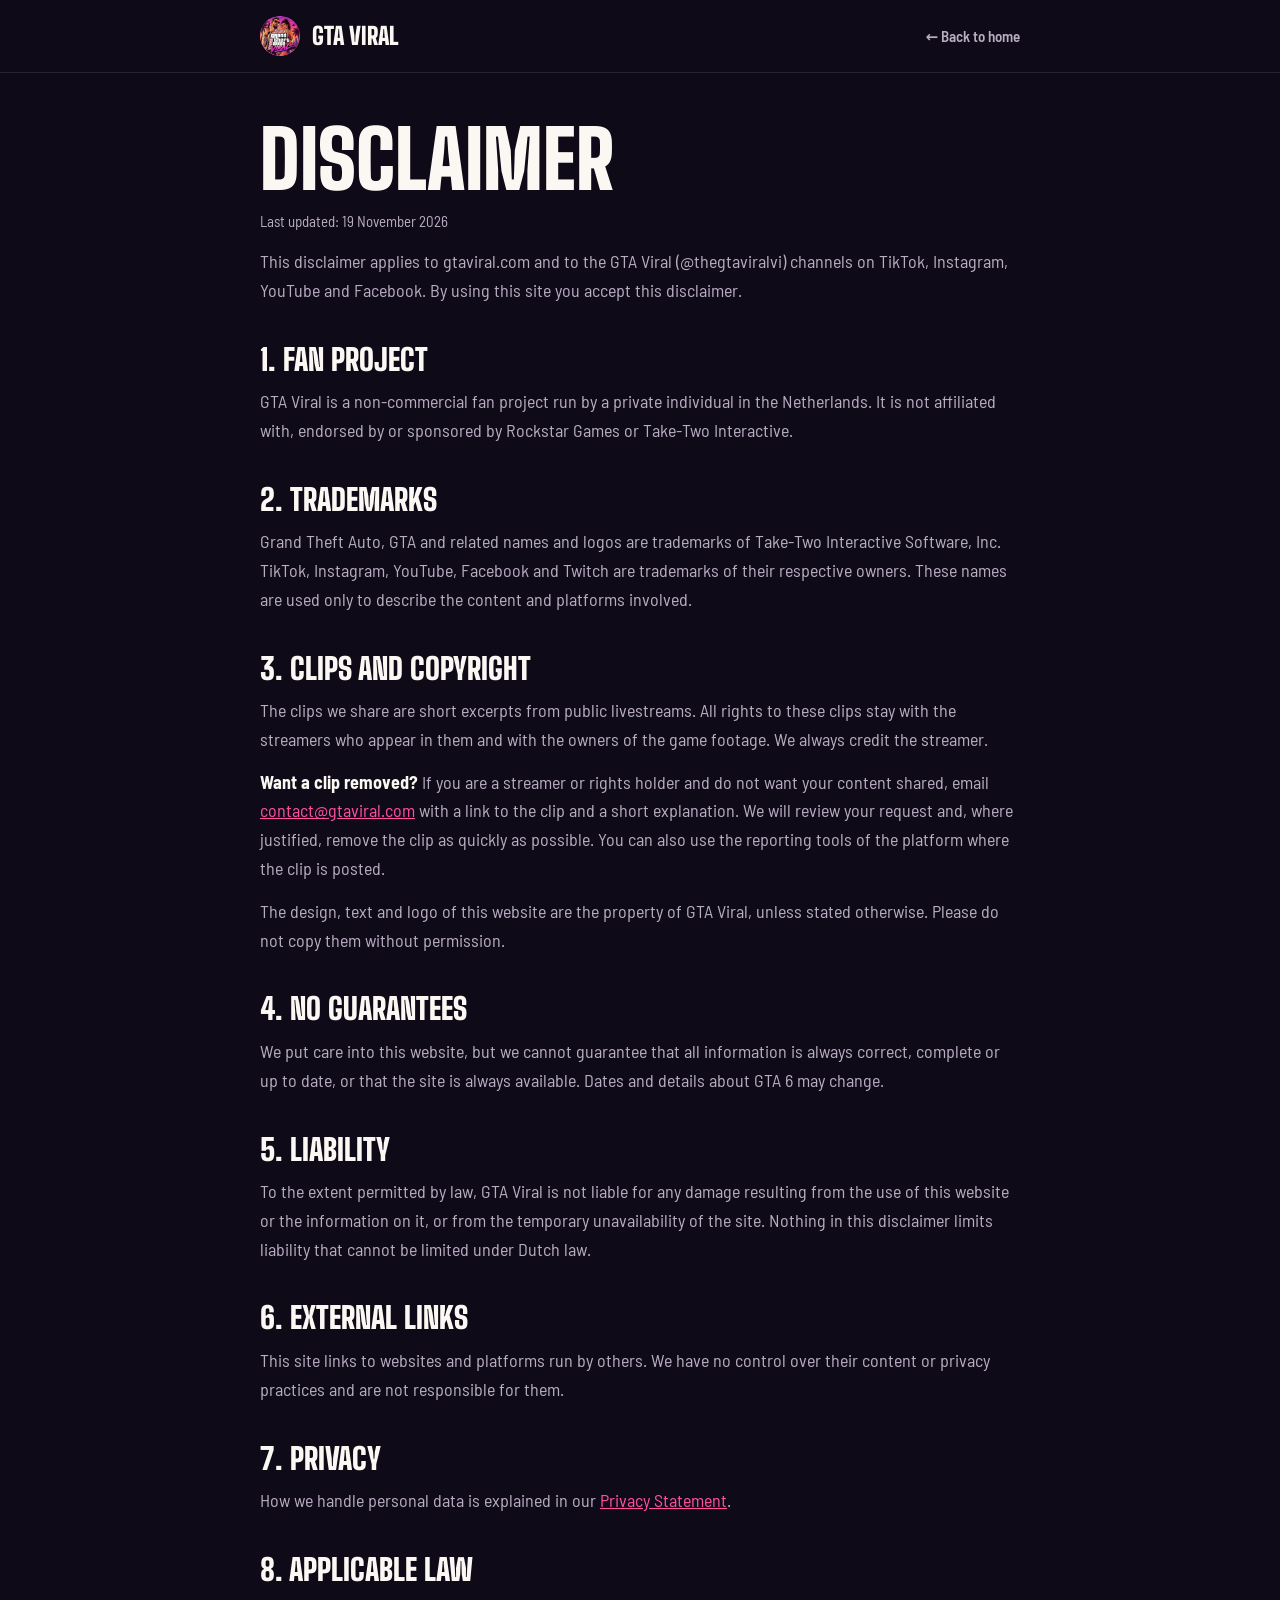
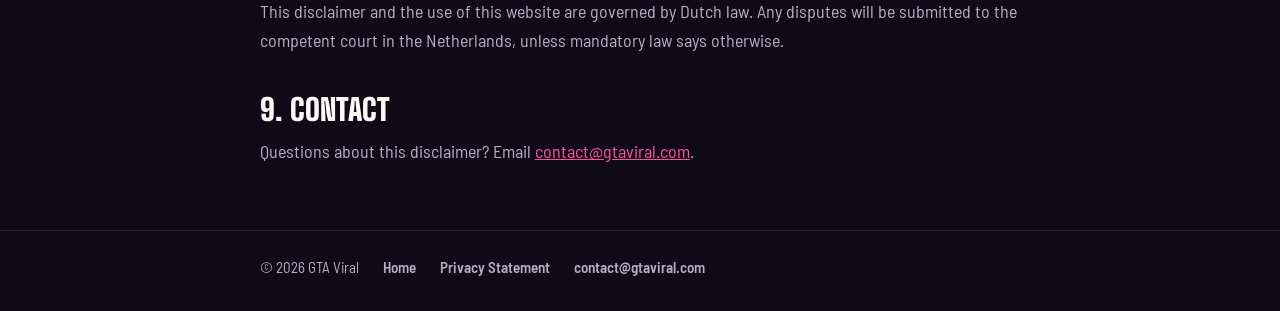
==== disclaimer.html @ e0f1b391 "add legal pages" ====
<!DOCTYPE html>
<html lang="en">
<head>
<meta charset="utf-8">
<meta name="viewport" content="width=device-width, initial-scale=1">
<title>Disclaimer | GTA Viral</title>
<meta name="description" content="Disclaimer for GTA Viral: fan project status, trademarks, clip ownership and removal requests, liability and applicable law.">
<meta name="robots" content="index, follow">
<meta name="theme-color" content="#12081f">
<link rel="canonical" href="https://gtaviral.com/disclaimer.html">
<link rel="icon" href="/favicon.png" type="image/png" sizes="48x48">
<link rel="apple-touch-icon" href="assets/apple-touch-icon.png">
<link rel="preconnect" href="https://fonts.googleapis.com">
<link rel="preconnect" href="https://fonts.gstatic.com" crossorigin>
<link href="https://fonts.googleapis.com/css2?family=Big+Shoulders+Display:wght@900&family=Barlow+Semi+Condensed:wght@400;600&display=swap" rel="stylesheet">
<link rel="stylesheet" href="assets/legal.css">
</head>
<body>

<header class="top">
  <div class="container">
    <a class="brand" href="/"><img src="assets/logo.webp" alt="" width="40" height="40">GTA Viral</a>
    <a class="back" href="/">← Back to home</a>
  </div>
</header>

<main class="container">
  <h1>Disclaimer</h1>
  <p class="updated">Last updated: 19 November 2026</p>

  <p>This disclaimer applies to gtaviral.com and to the GTA Viral (@thegtaviralvi) channels on TikTok, Instagram, YouTube and Facebook. By using this site you accept this disclaimer.</p>

  <h2>1. Fan project</h2>
  <p>GTA Viral is a non-commercial fan project run by a private individual in the Netherlands. It is not affiliated with, endorsed by or sponsored by Rockstar Games or Take-Two Interactive.</p>

  <h2>2. Trademarks</h2>
  <p>Grand Theft Auto, GTA and related names and logos are trademarks of Take-Two Interactive Software, Inc. TikTok, Instagram, YouTube, Facebook and Twitch are trademarks of their respective owners. These names are used only to describe the content and platforms involved.</p>

  <h2>3. Clips and copyright</h2>
  <p>The clips we share are short excerpts from public livestreams. All rights to these clips stay with the streamers who appear in them and with the owners of the game footage. We always credit the streamer.</p>
  <p><strong>Want a clip removed?</strong> If you are a streamer or rights holder and do not want your content shared, email <a href="mailto:contact@gtaviral.com">contact@gtaviral.com</a> with a link to the clip and a short explanation. We will review your request and, where justified, remove the clip as quickly as possible. You can also use the reporting tools of the platform where the clip is posted.</p>
  <p>The design, text and logo of this website are the property of GTA Viral, unless stated otherwise. Please do not copy them without permission.</p>

  <h2>4. No guarantees</h2>
  <p>We put care into this website, but we cannot guarantee that all information is always correct, complete or up to date, or that the site is always available. Dates and details about GTA 6 may change.</p>

  <h2>5. Liability</h2>
  <p>To the extent permitted by law, GTA Viral is not liable for any damage resulting from the use of this website or the information on it, or from the temporary unavailability of the site. Nothing in this disclaimer limits liability that cannot be limited under Dutch law.</p>

  <h2>6. External links</h2>
  <p>This site links to websites and platforms run by others. We have no control over their content or privacy practices and are not responsible for them.</p>

  <h2>7. Privacy</h2>
  <p>How we handle personal data is explained in our <a href="privacy.html">Privacy Statement</a>.</p>

  <h2>8. Applicable law</h2>
  <p>This disclaimer and the use of this website are governed by Dutch law. Any disputes will be submitted to the competent court in the Netherlands, unless mandatory law says otherwise.</p>

  <h2>9. Contact</h2>
  <p>Questions about this disclaimer? Email <a href="mailto:contact@gtaviral.com">contact@gtaviral.com</a>.</p>
</main>

<footer class="footer">
  <div class="container">
    <span>© 2026 GTA Viral</span>
    <a href="/">Home</a>
    <a href="privacy.html">Privacy Statement</a>
    <a href="mailto:contact@gtaviral.com">contact@gtaviral.com</a>
  </div>
</footer>

</body>
</html>
---- assets/legal.css ----
/* Shared styles for the legal pages (privacy, disclaimer). Same tokens as index.html. */
:root{
  --bg:#0f0a17;
  --line:rgba(255,255,255,.10);
  --text:#fbf7f2;
  --muted:#b9adc4;
  --accent:#ff4fa3;
  --display:"Big Shoulders Display","Impact","Arial Narrow",sans-serif;
  --body:"Barlow Semi Condensed","Arial Narrow",system-ui,sans-serif;
  color-scheme:dark;
}
*,*::before,*::after{box-sizing:border-box}
body{margin:0;background:var(--bg);color:var(--text);font-family:var(--body);font-size:18px;line-height:1.6;-webkit-font-smoothing:antialiased}
a{color:var(--accent)}
:focus-visible{outline:2px solid var(--text);outline-offset:3px}
.container{width:min(760px,100% - 32px);margin-inline:auto}
.top{border-bottom:1px solid var(--line)}
.top .container{display:flex;align-items:center;justify-content:space-between;gap:16px;height:72px}
.brand{display:inline-flex;align-items:center;gap:12px;color:var(--text);text-decoration:none;font-family:var(--display);font-weight:900;font-size:24px;text-transform:uppercase}
.brand img{width:40px;height:40px;border-radius:50%}
.back{font-size:15px;font-weight:600;color:var(--muted);text-decoration:none}
.back:hover{color:var(--text)}
main{padding-block:48px 64px}
h1,h2{font-family:var(--display);font-weight:900;text-transform:uppercase;line-height:.95;margin:0}
h1{font-size:clamp(48px,9vw,80px)}
h2{font-size:30px;margin-top:40px}
p,ul{margin:14px 0 0;color:var(--muted)}
ul{padding-left:22px}
li+li{margin-top:6px}
strong{color:var(--text)}
.updated{margin-top:12px;font-size:15px}
.footer{border-top:1px solid var(--line);padding-block:24px 32px;font-size:15px;color:var(--muted)}
.footer .container{display:flex;flex-wrap:wrap;gap:8px 24px}
.footer a{color:var(--muted);text-decoration:none;font-weight:600}
.footer a:hover{color:var(--text)}
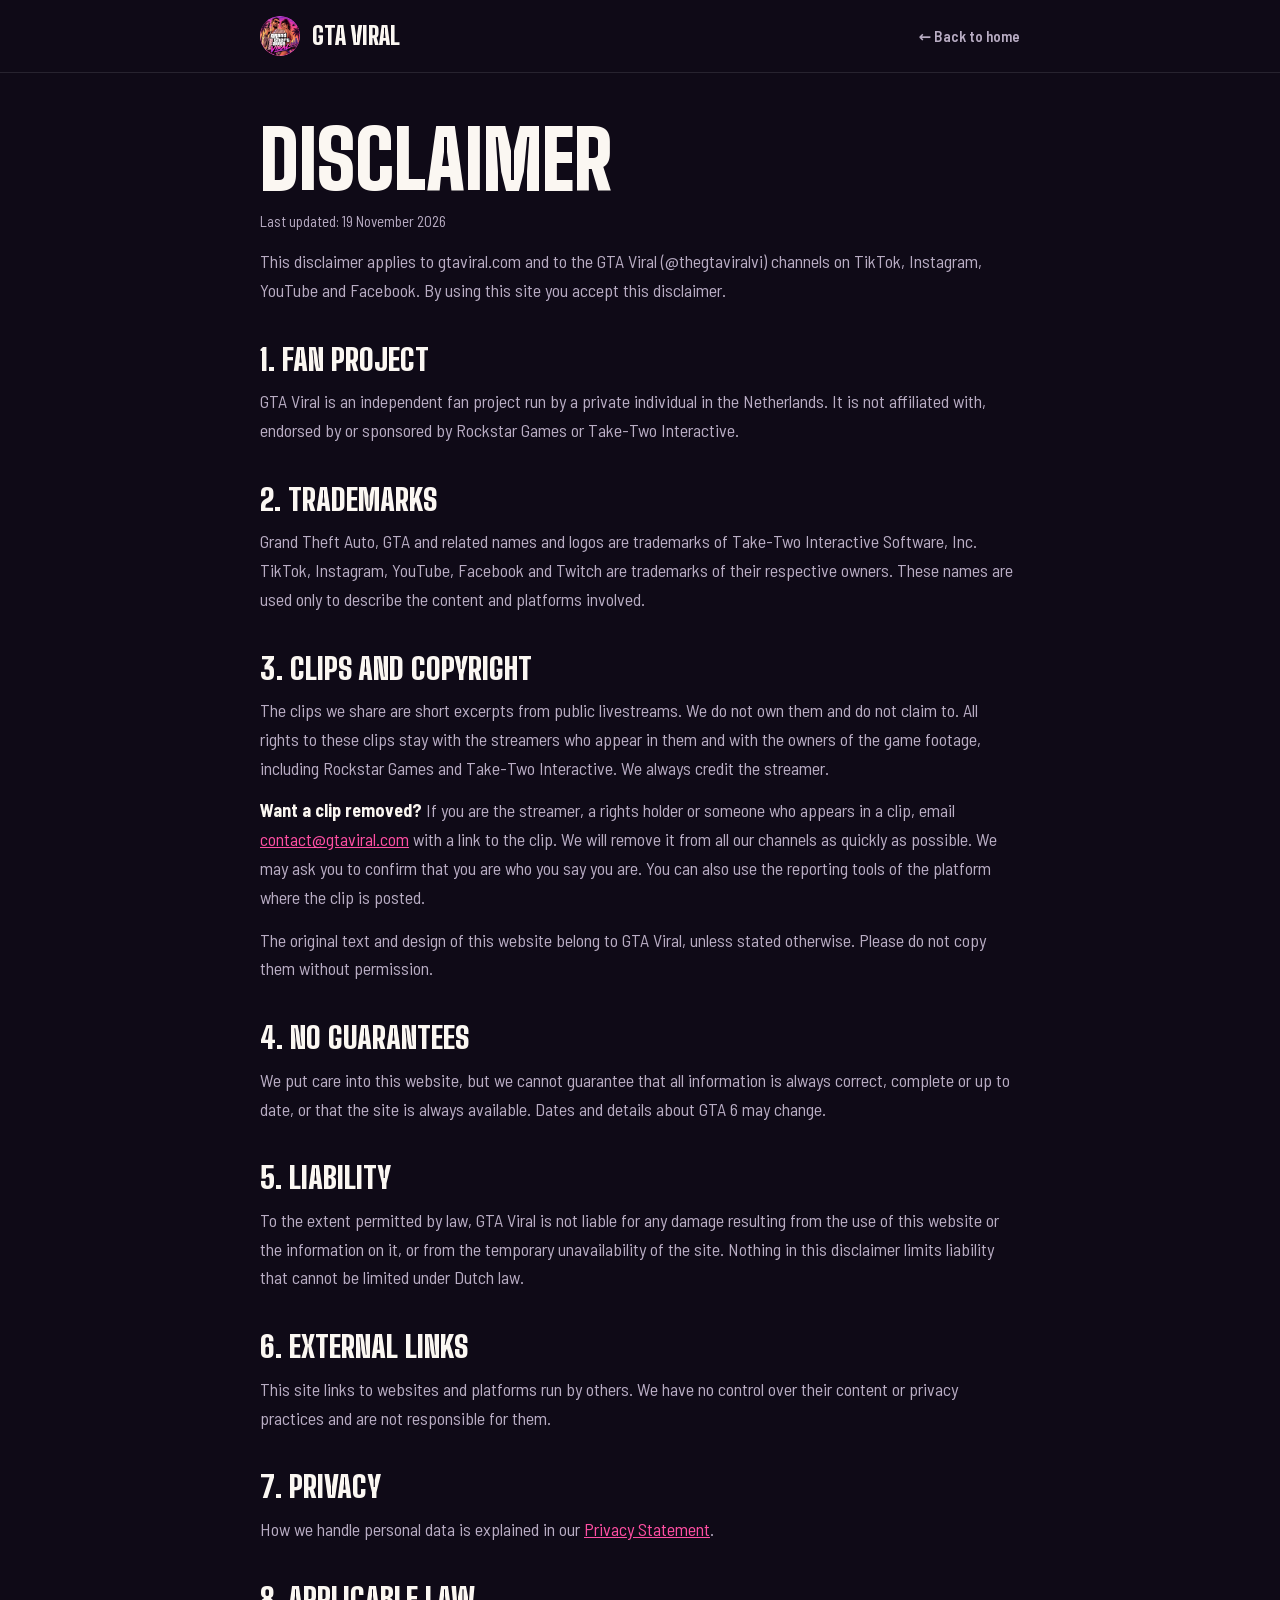
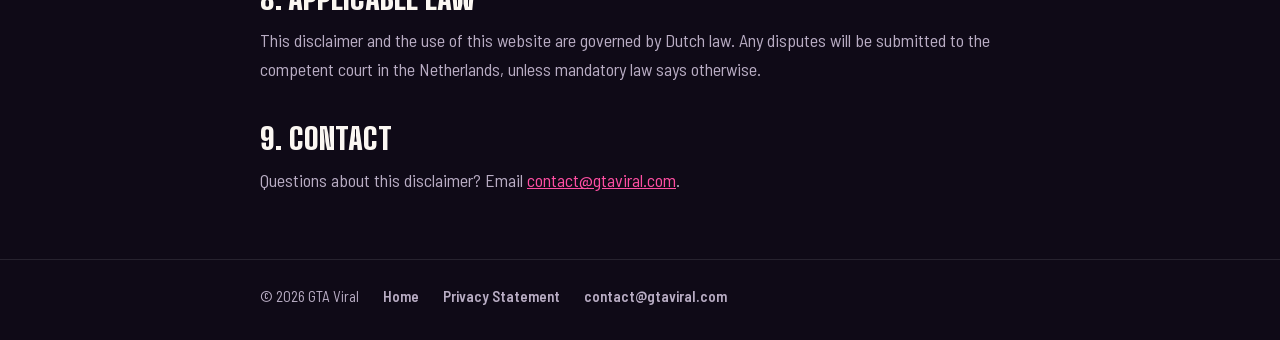
==== commit c52c3dc0: "adjust legal pages" ====
--- a/disclaimer.html
+++ b/disclaimer.html
@@ -10,9 +10,7 @@
 <link rel="canonical" href="https://gtaviral.com/disclaimer.html">
 <link rel="icon" href="/favicon.png" type="image/png" sizes="48x48">
 <link rel="apple-touch-icon" href="assets/apple-touch-icon.png">
-<link rel="preconnect" href="https://fonts.googleapis.com">
-<link rel="preconnect" href="https://fonts.gstatic.com" crossorigin>
-<link href="https://fonts.googleapis.com/css2?family=Big+Shoulders+Display:wght@900&family=Barlow+Semi+Condensed:wght@400;600&display=swap" rel="stylesheet">
+<link rel="stylesheet" href="assets/fonts.css">
 <link rel="stylesheet" href="assets/legal.css">
 </head>
 <body>
@@ -31,15 +29,15 @@
   <p>This disclaimer applies to gtaviral.com and to the GTA Viral (@thegtaviralvi) channels on TikTok, Instagram, YouTube and Facebook. By using this site you accept this disclaimer.</p>
 
   <h2>1. Fan project</h2>
-  <p>GTA Viral is a non-commercial fan project run by a private individual in the Netherlands. It is not affiliated with, endorsed by or sponsored by Rockstar Games or Take-Two Interactive.</p>
+  <p>GTA Viral is an independent fan project run by a private individual in the Netherlands. It is not affiliated with, endorsed by or sponsored by Rockstar Games or Take-Two Interactive.</p>
 
   <h2>2. Trademarks</h2>
   <p>Grand Theft Auto, GTA and related names and logos are trademarks of Take-Two Interactive Software, Inc. TikTok, Instagram, YouTube, Facebook and Twitch are trademarks of their respective owners. These names are used only to describe the content and platforms involved.</p>
 
   <h2>3. Clips and copyright</h2>
-  <p>The clips we share are short excerpts from public livestreams. All rights to these clips stay with the streamers who appear in them and with the owners of the game footage. We always credit the streamer.</p>
-  <p><strong>Want a clip removed?</strong> If you are a streamer or rights holder and do not want your content shared, email <a href="mailto:contact@gtaviral.com">contact@gtaviral.com</a> with a link to the clip and a short explanation. We will review your request and, where justified, remove the clip as quickly as possible. You can also use the reporting tools of the platform where the clip is posted.</p>
-  <p>The design, text and logo of this website are the property of GTA Viral, unless stated otherwise. Please do not copy them without permission.</p>
+  <p>The clips we share are short excerpts from public livestreams. We do not own them and do not claim to. All rights to these clips stay with the streamers who appear in them and with the owners of the game footage, including Rockstar Games and Take-Two Interactive. We always credit the streamer.</p>
+  <p><strong>Want a clip removed?</strong> If you are the streamer, a rights holder or someone who appears in a clip, email <a href="mailto:contact@gtaviral.com">contact@gtaviral.com</a> with a link to the clip. We will remove it from all our channels as quickly as possible. We may ask you to confirm that you are who you say you are. You can also use the reporting tools of the platform where the clip is posted.</p>
+  <p>The original text and design of this website belong to GTA Viral, unless stated otherwise. Please do not copy them without permission.</p>
 
   <h2>4. No guarantees</h2>
   <p>We put care into this website, but we cannot guarantee that all information is always correct, complete or up to date, or that the site is always available. Dates and details about GTA 6 may change.</p>
--- a/assets/fonts.css
+++ b/assets/fonts.css
@@ -0,0 +1,6 @@
+/* Self-hosted fonts, so visitors' browsers never contact a third-party font server.
+   Both families are under the SIL Open Font License 1.1 (see fonts/OFL-*.txt). */
+@font-face{font-family:"Big Shoulders Display";font-style:normal;font-weight:800 900;font-display:swap;src:url(fonts/big-shoulders-display-latin.woff2) format("woff2")}
+@font-face{font-family:"Barlow Semi Condensed";font-style:normal;font-weight:400;font-display:swap;src:url(fonts/barlow-semi-condensed-400-latin.woff2) format("woff2")}
+@font-face{font-family:"Barlow Semi Condensed";font-style:normal;font-weight:600;font-display:swap;src:url(fonts/barlow-semi-condensed-600-latin.woff2) format("woff2")}
+@font-face{font-family:"Barlow Semi Condensed";font-style:normal;font-weight:700;font-display:swap;src:url(fonts/barlow-semi-condensed-700-latin.woff2) format("woff2")}
